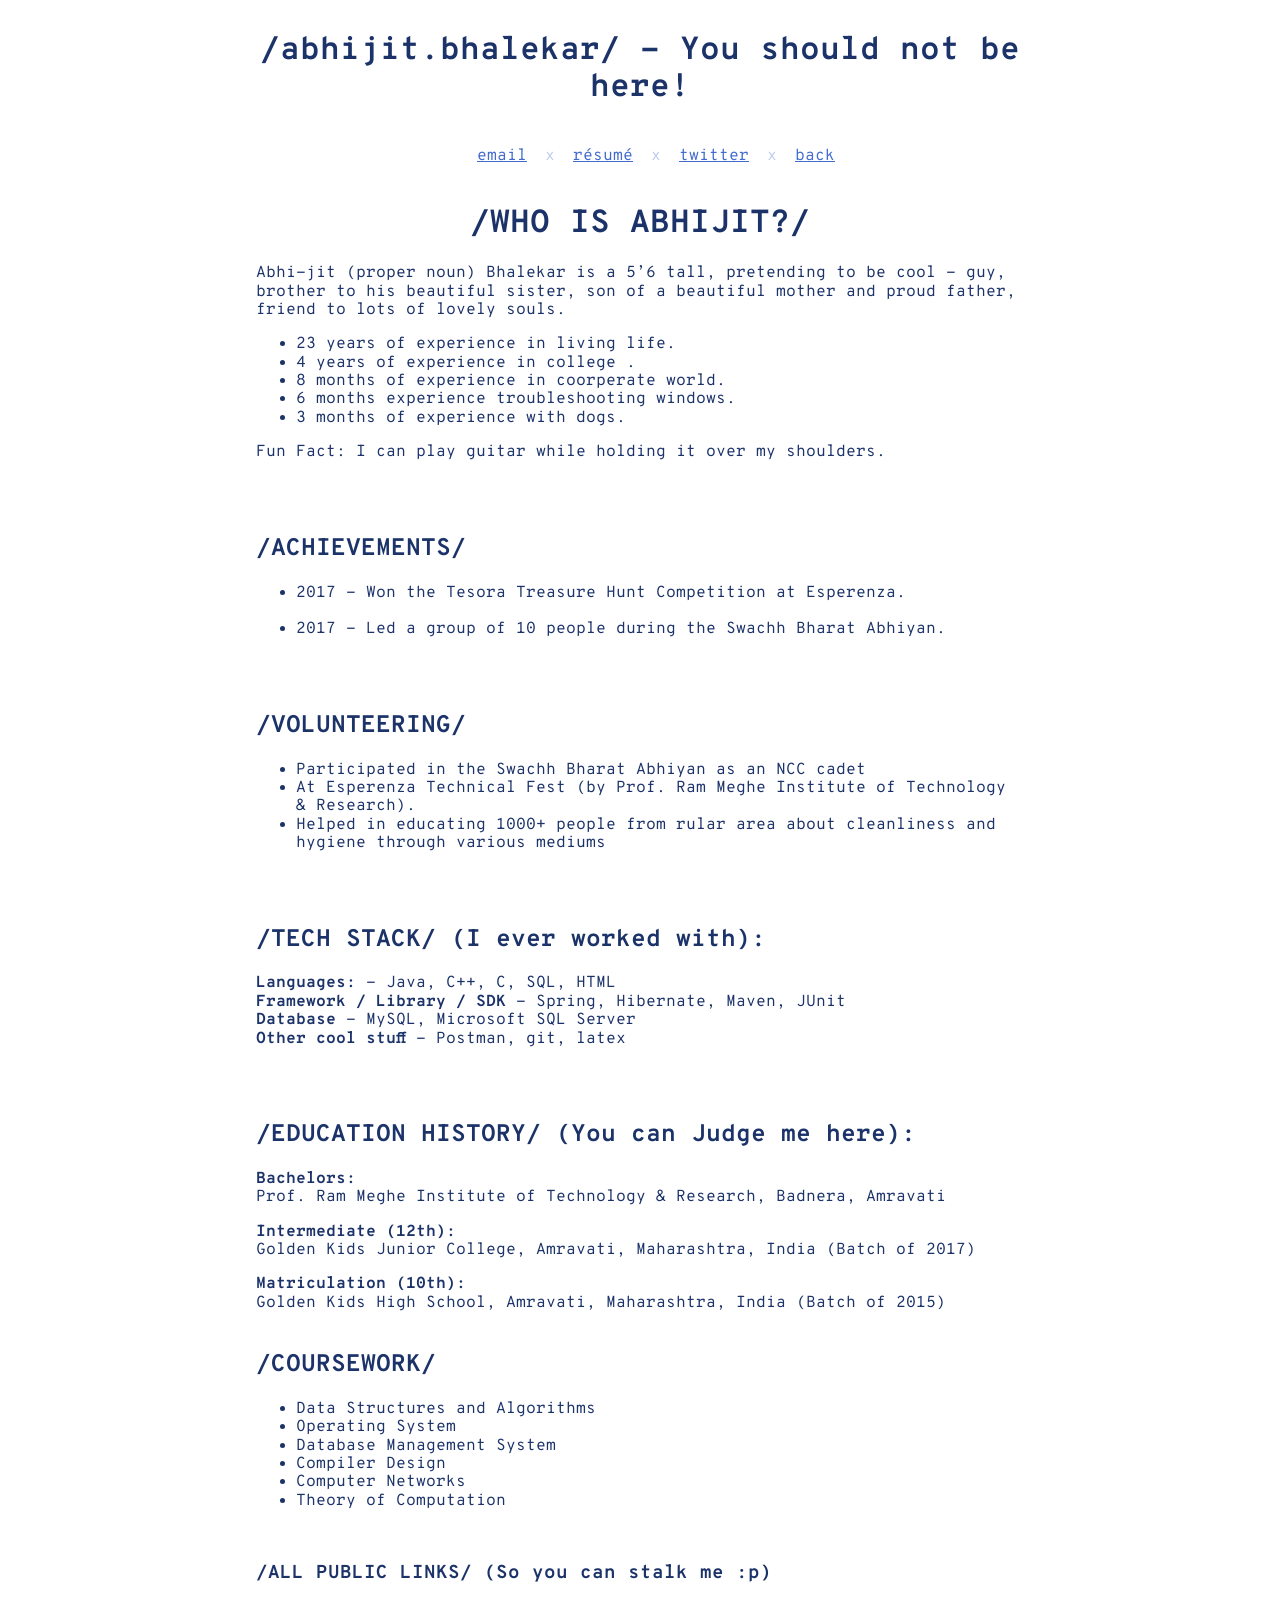
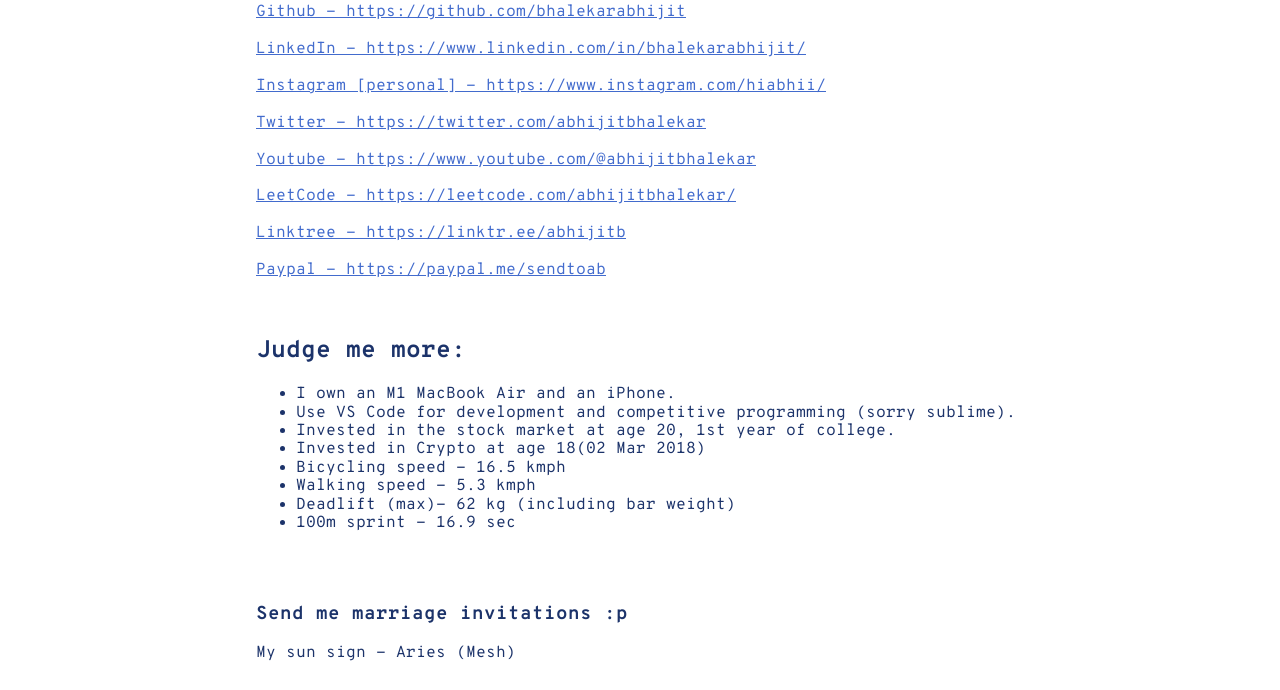
==== more.html @ 1af357f8 "Github Page Upload" ====
<!DOCTYPE html>
<html lang="en">

<head>
    <meta charset="utf-8">
    <meta http-equiv="x-ua-compatible" content="ie=edge">
    <meta name="viewport" content="width=device-width, intial-scale=1">
    <link rel="shortcut icon" href="static/favicon.ico">
    <meta name="description" content="Abhijit Bhalekar, human, software engineer">
    <title>Abhijit Bhalekar</title>
    <link href="https://fonts.googleapis.com/css2?family=Overpass+Mono:wght@300;400;600&display=swap" rel="stylesheet">
    <link href="style.css" rel="stylesheet" />
</head>

<body>
    <div class="container">
        <h1 class="name-block">/abhijit.bhalekar/ - You should not be here!</h1>
        <div class="nav-wrapper">
            <ul class="nav">
                <li class="nav-item">
                    <a href="mailto:abhijitbhalekar0@gmail.com" target="_blank" title="email">email</a>
                </li>

                <li class="nav-item-separator">x</li>
                <!-- <li class="nav-item">
                    <a href="https://abhijitbhalekar.medium.com/" target="_blank" title="Medium Blog">blog</a>
                </li>

                <li class="nav-item-separator">x</li> -->
                <li class="nav-item">
                    <!-- <a href="https://github.com/bhalekarabhijit" target="_blank" title="GitHub">projects</a> -->
                    <a href="https://drive.google.com/file/d/16QuBcHfIMXZS6ReqAo_OlgJ59Llvskmi/view?usp=sharing" target="_blank" title="GitHub">résumé</a>
                </li>

                <li class="nav-item-separator">x</li>
                <li class="nav-item">
                    <a href="https://twitter.com/abhijitbhalekar" title="twitter" target="_blank">twitter</a>
                </li>

            </li>
            <li class="nav-item-separator">x</li>
            <li class="nav-item">
                <a href="index.html" title="twitter">back</a>
            </li>
            </ul>
        </div>

        <div>
            <div>
                <h1>/WHO IS ABHIJIT?/</h1>
                <p>
                    Abhi-jit (proper noun) Bhalekar is a 5’6 tall, pretending to be cool - guy, brother to his beautiful sister, son of a beautiful mother and proud father, friend to lots of lovely souls.</p>

                    <ul>
                        <li>23 years of experience in living life.</li>
                        <li>4 years of experience in college .</li>
                        <li>8 months of experience in coorperate world.</li>
                        <li>6 months experience troubleshooting windows. </li>
                        <li>3 months of experience with dogs.</li>
                    </ul>

               
                <p>
                    Fun Fact:
                    I can play guitar while holding it over my shoulders. 
 </p>
 </div>
<br>
              <h2>/ACHIEVEMENTS/</h2>
                
              <ul>
                  <li>2017 - Won the Tesora Treasure Hunt Competition at Esperenza.
                </li>
<br>
                <li>
                    2017 -  Led a group of 10 people during the Swachh Bharat Abhiyan. 
                </li>


              </ul> 
            </div>


<br>
            <div>
                <h2 id="links">/VOLUNTEERING/</h2>
               <ul>
                   <li>
                    Participated in the Swachh Bharat Abhiyan as an NCC cadet
                   </li>
                   <li>
                    At Esperenza Technical Fest (by Prof. Ram Meghe Institute of Technology & Research). 
                   </li>
                   <li>
                    Helped in educating 1000+ people from rular area about cleanliness and hygiene through various mediums
                   </li>
               </ul>
            </div>

            <br>
<div>
    <h2>/TECH STACK/ (I ever worked with):</h2>
    <p>
        <strong>Languages:</strong>  - Java, C++, C, SQL, HTML <br>
        <strong>Framework / Library / SDK</strong>  - Spring, Hibernate, Maven, JUnit <br>
        <strong>Database</strong>  - MySQL, Microsoft SQL Server <br>
        <strong>Other cool stuff</strong> - Postman, git, latex <br>
    </p>
</div>

<br>
<div>
    <h2>
        /EDUCATION HISTORY/ (You can Judge me here):
    </h2>
    <p>
        <strong>Bachelors:</strong> <br>
Prof. Ram Meghe Institute of Technology & Research, Badnera, Amravati <br>
    </p>

<p>
    <strong>Intermediate (12th):</strong> <br>
Golden Kids Junior College, Amravati, Maharashtra, India (Batch of 2017) <br>
</p>


<p>
    <strong>Matriculation (10th): </strong>  <br>
Golden Kids High School, Amravati, Maharashtra, India (Batch of 2015) <br>
</p>

</div>

<div>
    <h2>/COURSEWORK/</h2>

<ul>
    <li>
        Data Structures and Algorithms 

    </li>
    <li>
        Operating System
    </li>
    <li>
        Database Management System
    </li>
    <li>
        Compiler Design
    </li>

    <li>
        Computer Networks
    </li>
    <li>
        Theory of Computation
    </li>
</ul>


</div>

    <br>

<div>
<h3>/ALL PUBLIC LINKS/ (So you can stalk me :p)</h3>


<a href="https://github.com/bhalekarabhijit"> Github - https://github.com/bhalekarabhijit </a> <br> <br>

 <a href="https://www.linkedin.com/in/bhalekarabhijit/"> LinkedIn - https://www.linkedin.com/in/bhalekarabhijit/ </a> <br> <br>

 <!-- <a href="https://abhijitbhalekar.medium.com/">  Medium - https://abhijitbhalekar.medium.com/ </a> <br> <br> -->

<a href="https://www.instagram.com/hiabhii/"> Instagram [personal] - https://www.instagram.com/hiabhii/ </a> <br> <br>

<a href="https://twitter.com/abhijitbhalekar"> Twitter - https://twitter.com/abhijitbhalekar </a> <br><br>

<a href="https://www.youtube.com/@abhijitbhalekar"> Youtube - https://www.youtube.com/@abhijitbhalekar </a> <br><br>

<!-- <a href="https://codeforces.com/profile/a.c.e">Codeforces - https://codeforces.com/profile/a.c.e </a> <br><br> -->

<a href="https://leetcode.com/abhijitbhalekar/"> LeetCode - https://leetcode.com/abhijitbhalekar/ </a> <br><br>

<a href="https://linktr.ee/abhijitb"> Linktree - https://linktr.ee/abhijitb  </a> <br><br>

<a href="https://paypal.me/sendtoab"> Paypal - https://paypal.me/sendtoab </a> <br><br>

</div>


<div>
    <h2>
        Judge me more:
    </h2>

<ul>
    <li>I own an M1 MacBook Air and an iPhone. </li>
        <li>Use VS Code for development and competitive programming (sorry sublime). </li>
            <li>Invested in the stock market at age 20, 1st year of college. </li>
                <li>Invested in Crypto at age 18(02 Mar 2018)</li>
                <li>Bicycling speed - 16.5 kmph </li>
                <li>Walking speed - 5.3 kmph</li>
                <li>Deadlift (max)- 62 kg (including bar weight) </li>
                <li>100m sprint - 16.9 sec</li>

</ul>

<br>
<br>
<p>
 <h3>Send me marriage invitations :p</h3>
 My sun sign - Aries (Mesh)
</p>

        </div>
    </div>
</body>

</html>
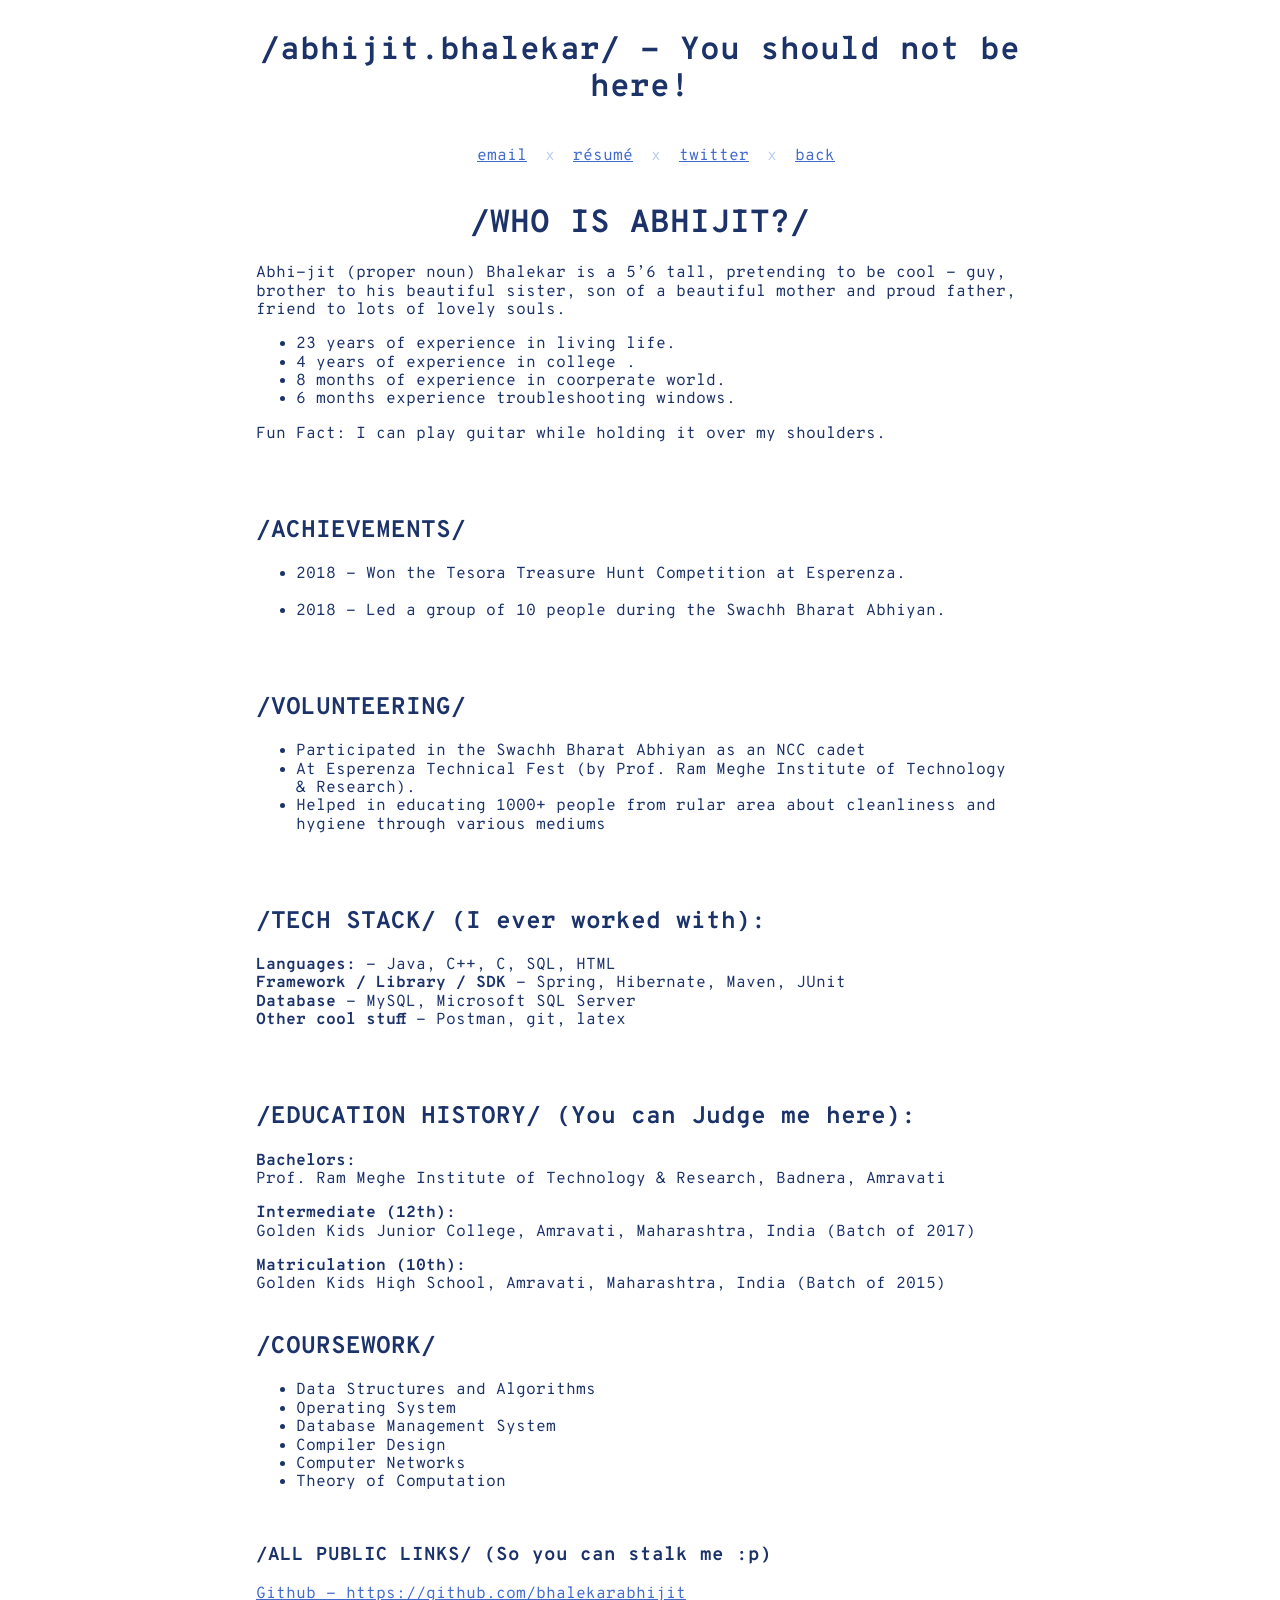
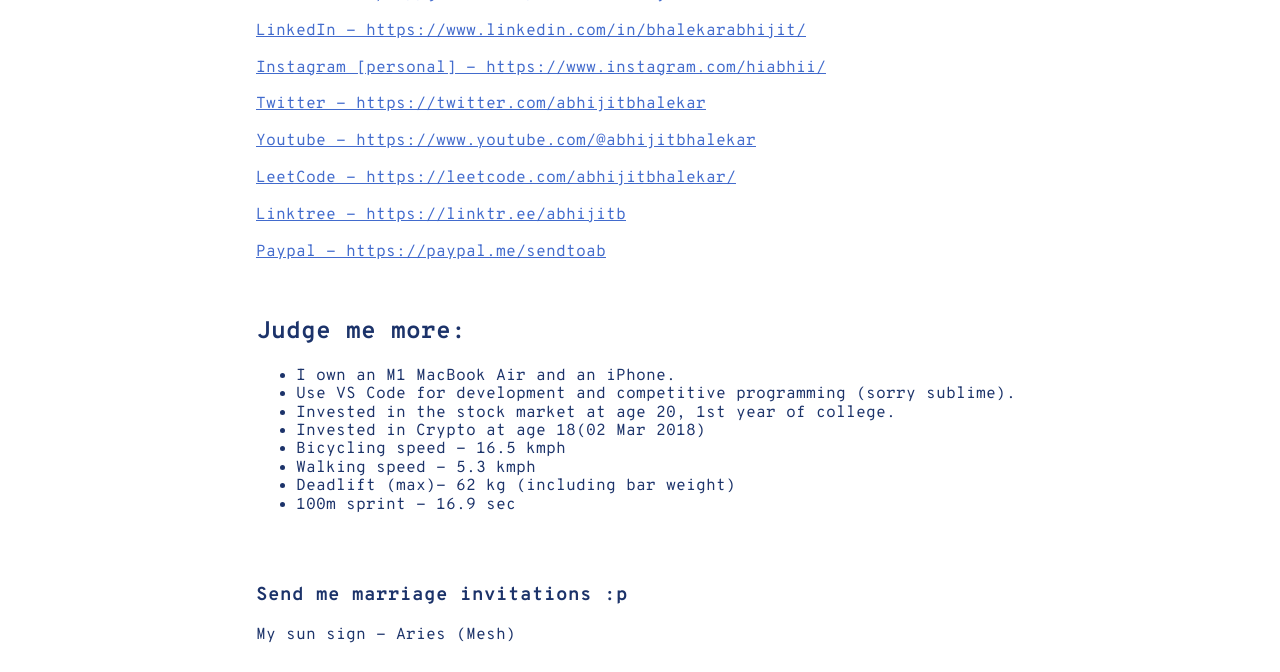
==== commit df64ca50: "Date adjustment  in more.html" ====
--- a/more.html
+++ b/more.html
@@ -57,7 +57,7 @@
                         <li>4 years of experience in college .</li>
                         <li>8 months of experience in coorperate world.</li>
                         <li>6 months experience troubleshooting windows. </li>
-                        <li>3 months of experience with dogs.</li>
+                        
                     </ul>
 
                
@@ -70,11 +70,11 @@
               <h2>/ACHIEVEMENTS/</h2>
                 
               <ul>
-                  <li>2017 - Won the Tesora Treasure Hunt Competition at Esperenza.
+                  <li>2018 - Won the Tesora Treasure Hunt Competition at Esperenza.
                 </li>
 <br>
                 <li>
-                    2017 -  Led a group of 10 people during the Swachh Bharat Abhiyan. 
+                    2018 -  Led a group of 10 people during the Swachh Bharat Abhiyan. 
                 </li>
 
 
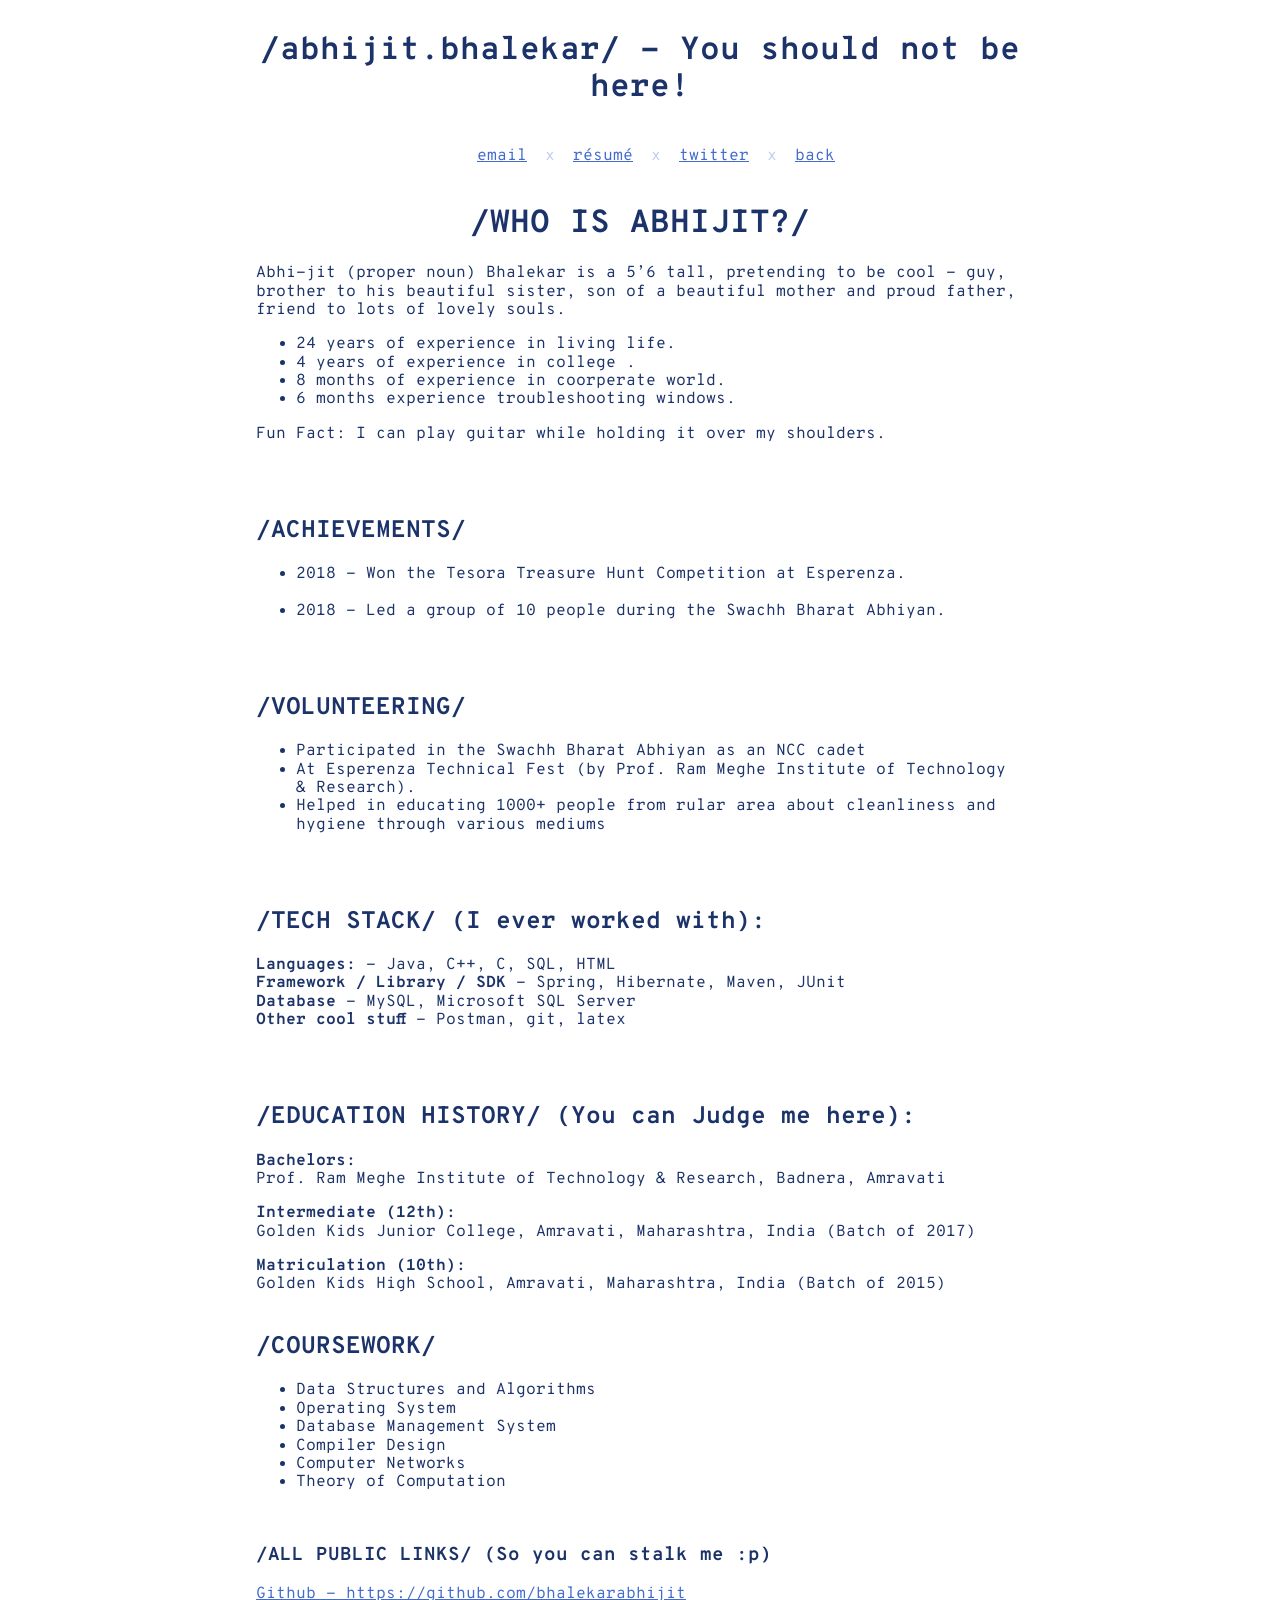
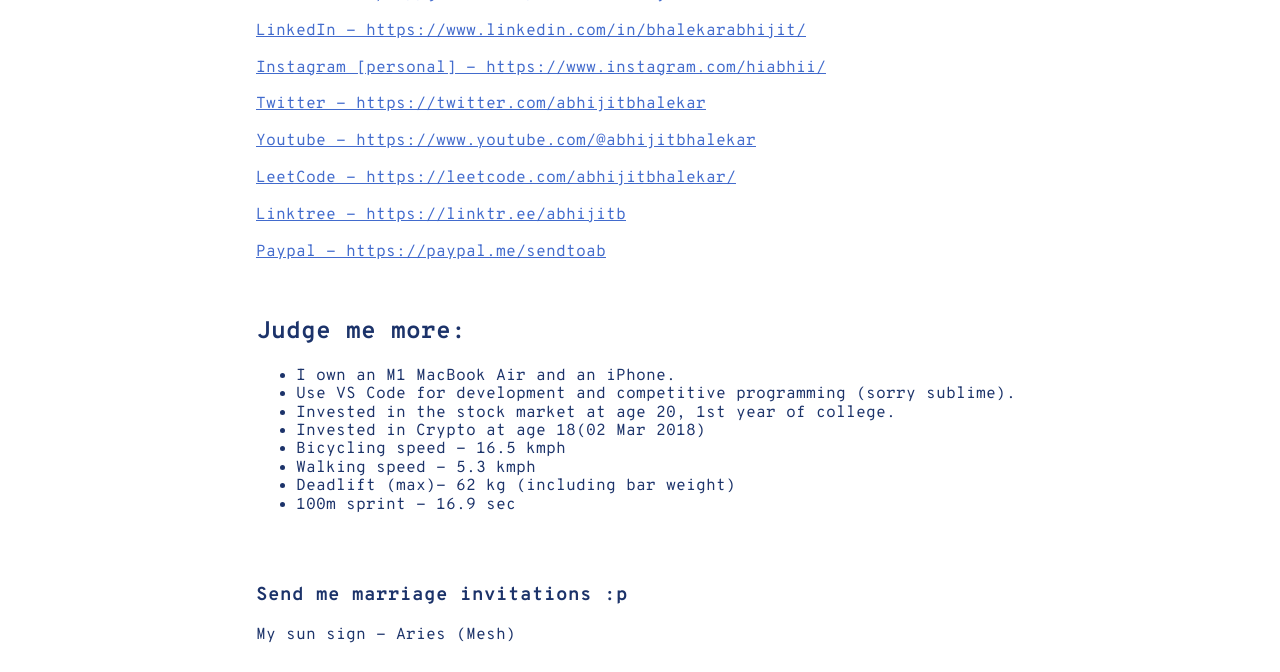
==== commit 5f7c4961: "Age update in more.html" ====
--- a/more.html
+++ b/more.html
@@ -53,7 +53,7 @@
                     Abhi-jit (proper noun) Bhalekar is a 5’6 tall, pretending to be cool - guy, brother to his beautiful sister, son of a beautiful mother and proud father, friend to lots of lovely souls.</p>
 
                     <ul>
-                        <li>23 years of experience in living life.</li>
+                        <li>24 years of experience in living life.</li>
                         <li>4 years of experience in college .</li>
                         <li>8 months of experience in coorperate world.</li>
                         <li>6 months experience troubleshooting windows. </li>
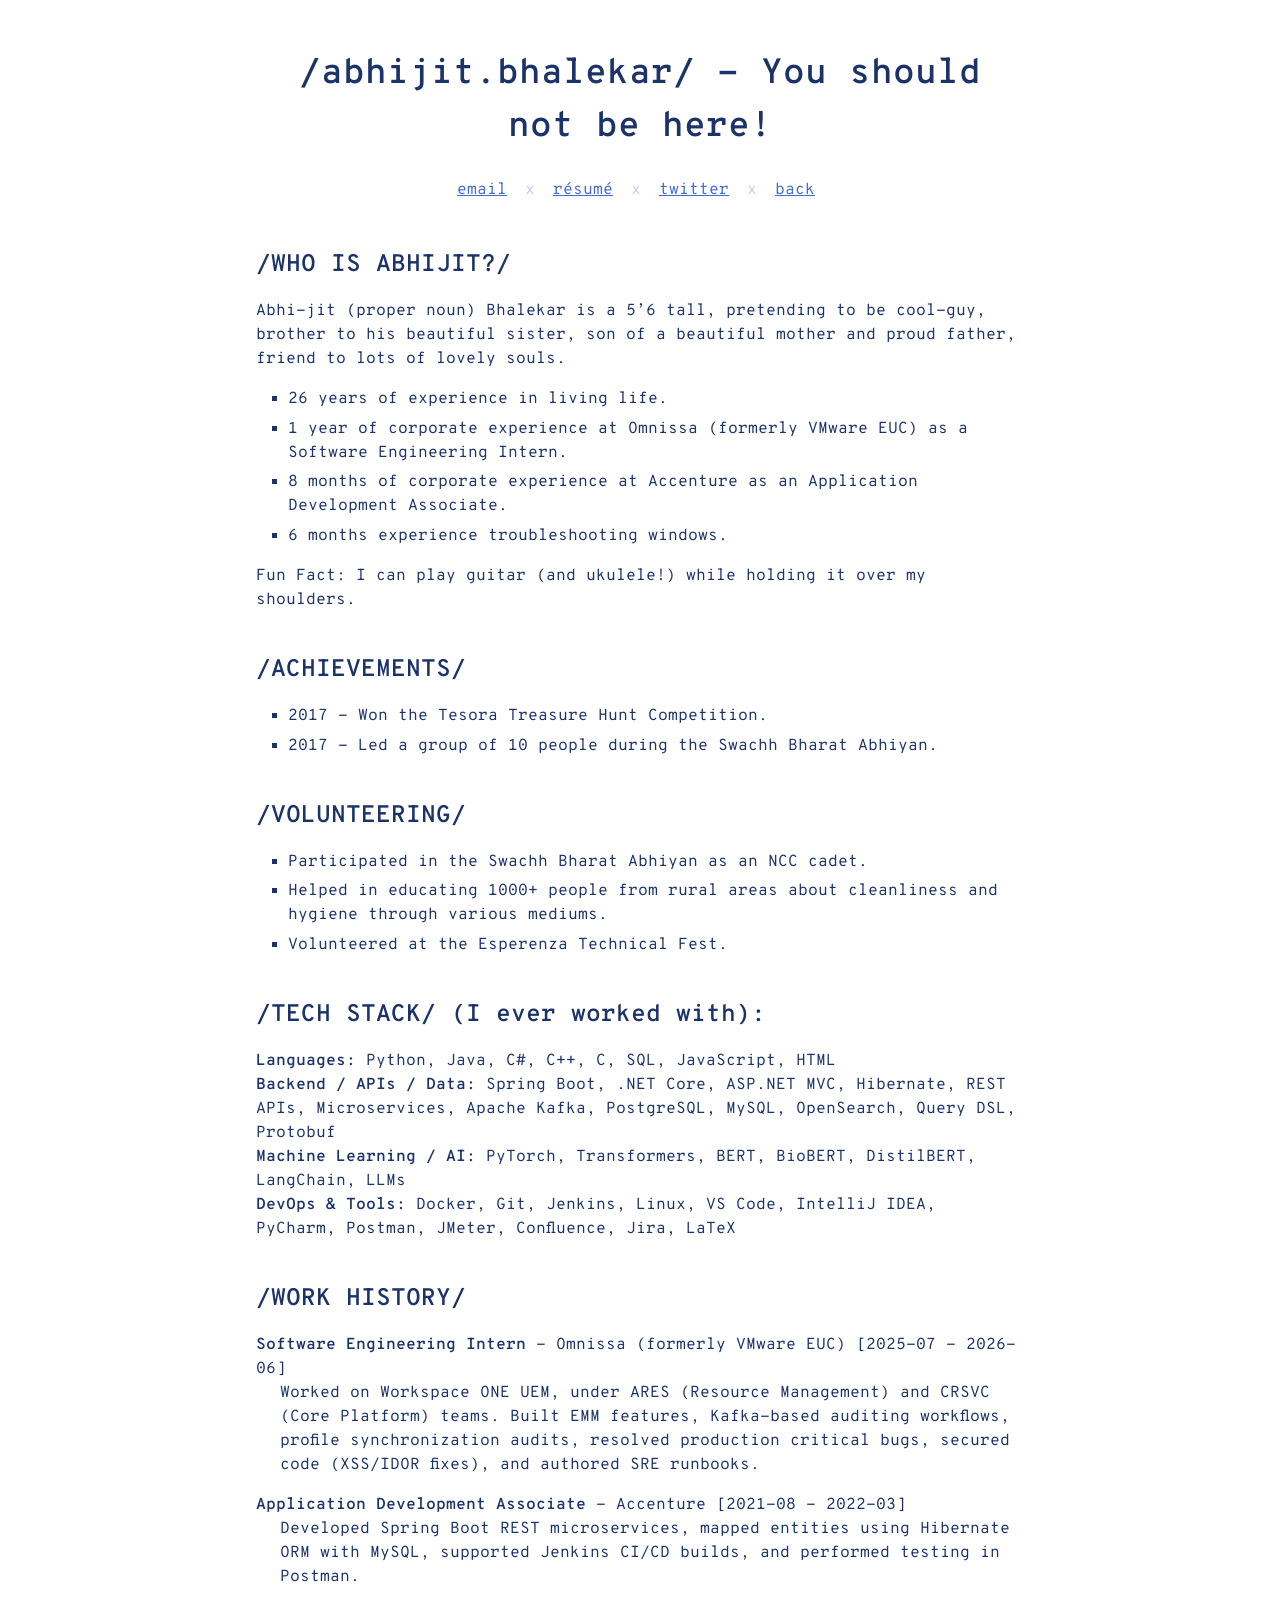
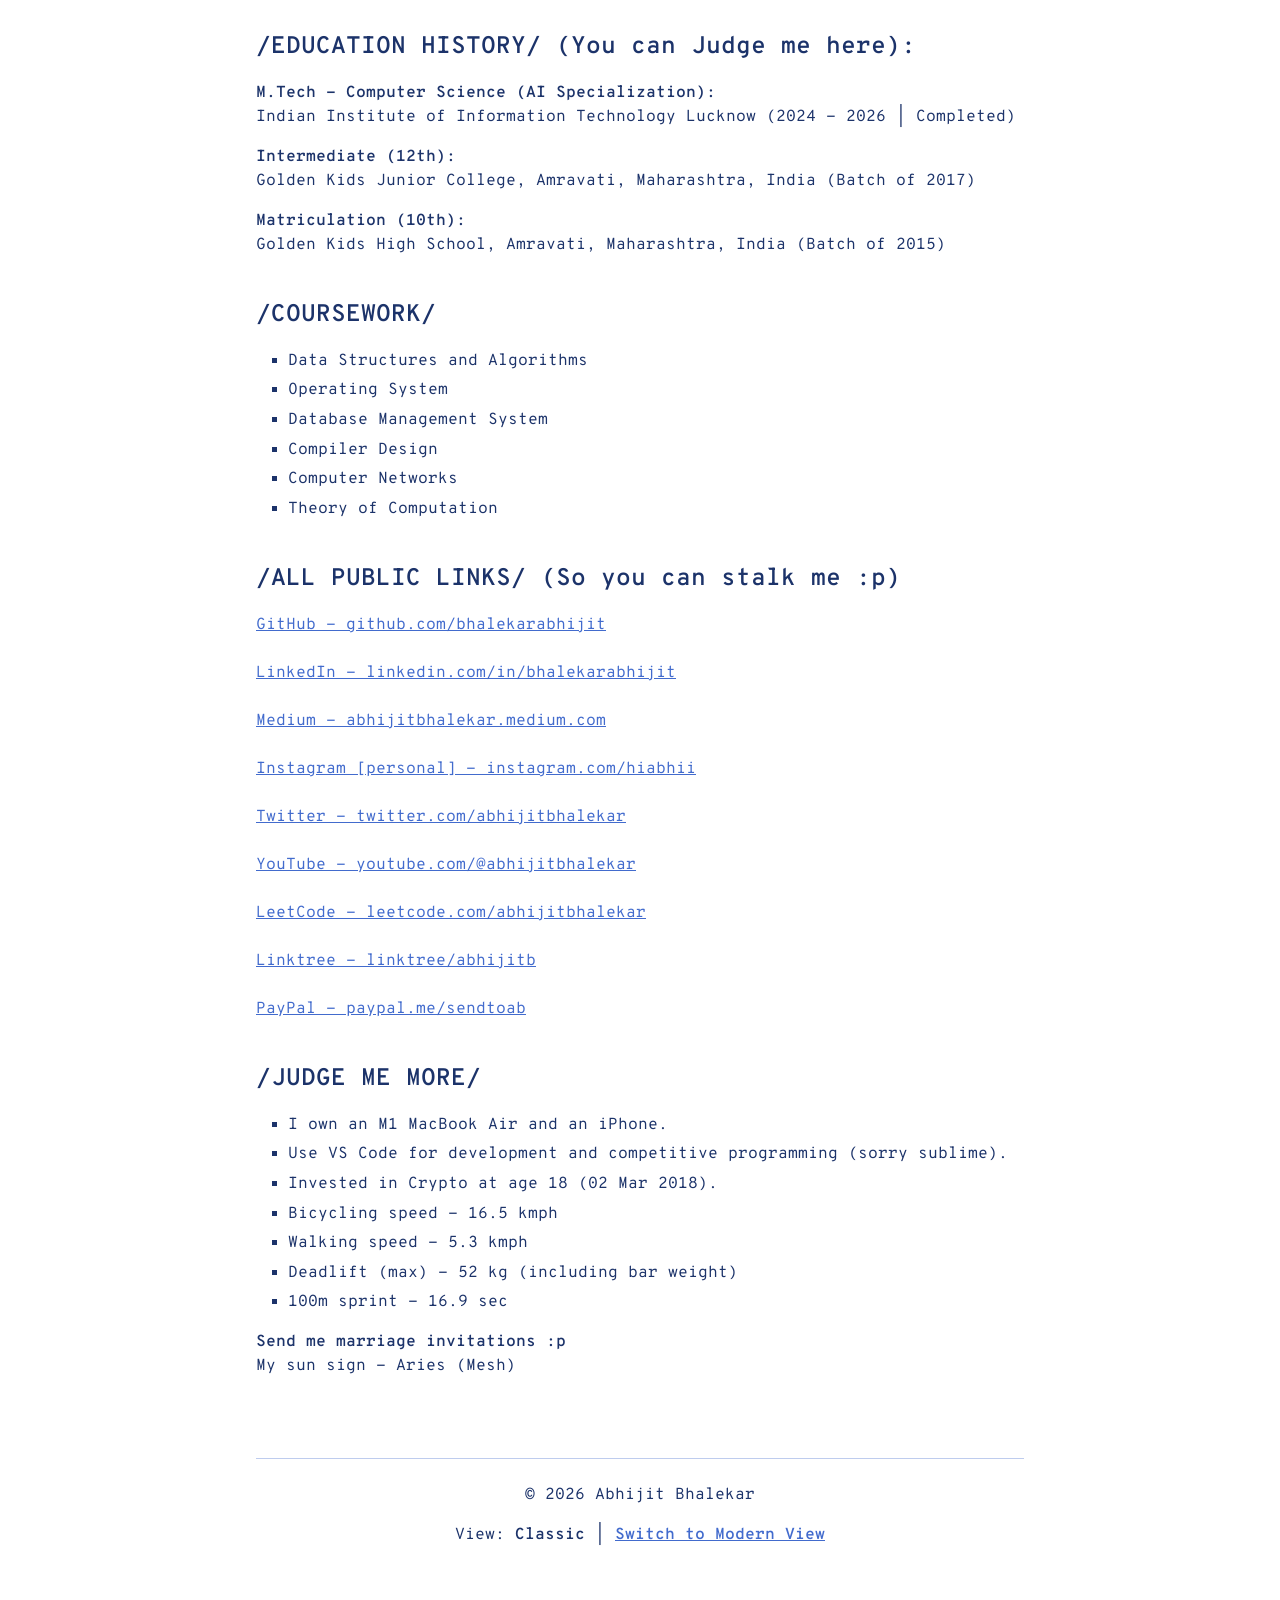
==== commit caa47bba: "Update portfolio with dual-view classic/modern switcher and latest data" ====
--- a/more.html
+++ b/more.html
@@ -1,221 +1,215 @@
-
 <!DOCTYPE html>
 <html lang="en">
 
 <head>
     <meta charset="utf-8">
     <meta http-equiv="x-ua-compatible" content="ie=edge">
-    <meta name="viewport" content="width=device-width, intial-scale=1">
+    <meta name="viewport" content="width=device-width, initial-scale=1">
     <link rel="shortcut icon" href="static/favicon.ico">
-    <meta name="description" content="Abhijit Bhalekar, human, software engineer">
-    <title>Abhijit Bhalekar</title>
-    <link href="https://fonts.googleapis.com/css2?family=Overpass+Mono:wght@300;400;600&display=swap" rel="stylesheet">
+    <meta name="description"
+        content="Detailed timeline, achievements, volunteering, tech stack, and personal facts of Abhijit Bhalekar.">
+    <title>Abhijit Bhalekar | More</title>
+
+    <!-- Unified CSS Stylesheet -->
     <link href="style.css" rel="stylesheet" />
 </head>
 
-<body>
-    <div class="container">
-        <h1 class="name-block">/abhijit.bhalekar/ - You should not be here!</h1>
-        <div class="nav-wrapper">
-            <ul class="nav">
-                <li class="nav-item">
-                    <a href="mailto:abhijitbhalekar0@gmail.com" target="_blank" title="email">email</a>
-                </li>
-
+<body class="theme-classic">
+    <a href="#main-content-anchor" class="visually-hidden">Skip to content</a>
+
+    <div class="classic-container">
+        <h1 class="classic-name">/abhijit.bhalekar/ - You should not be here!</h1>
+
+        <div class="classic-nav-wrapper">
+            <ul class="classic-nav">
+                <li><a href="mailto:abhijitbhalekar0@gmail.com" target="_blank" title="email">email</a></li>
                 <li class="nav-item-separator">x</li>
-                <!-- <li class="nav-item">
-                    <a href="https://abhijitbhalekar.medium.com/" target="_blank" title="Medium Blog">blog</a>
-                </li>
-
-                <li class="nav-item-separator">x</li> -->
-                <li class="nav-item">
-                    <!-- <a href="https://github.com/bhalekarabhijit" target="_blank" title="GitHub">projects</a> -->
-                    <a href="https://drive.google.com/file/d/16QuBcHfIMXZS6ReqAo_OlgJ59Llvskmi/view?usp=sharing" target="_blank" title="GitHub">résumé</a>
-                </li>
-
+                <li><a href="https://drive.google.com/file/d/1lB7NyGi_4bHXvMlTZ9JvhcacJo0hEMV8/view?usp=sharing"
+                        target="_blank" title="Résumé">résumé</a></li>
                 <li class="nav-item-separator">x</li>
-                <li class="nav-item">
-                    <a href="https://twitter.com/abhijitbhalekar" title="twitter" target="_blank">twitter</a>
-                </li>
-
-            </li>
-            <li class="nav-item-separator">x</li>
-            <li class="nav-item">
-                <a href="index.html" title="twitter">back</a>
-            </li>
+                <li><a href="https://twitter.com/abhijitbhalekar" title="twitter" target="_blank">twitter</a></li>
+                <li class="nav-item-separator">x</li>
+                <li><a href="index.html" title="Back to main page">back</a></li>
             </ul>
         </div>
 
-        <div>
-            <div>
-                <h1>/WHO IS ABHIJIT?/</h1>
-                <p>
-                    Abhi-jit (proper noun) Bhalekar is a 5’6 tall, pretending to be cool - guy, brother to his beautiful sister, son of a beautiful mother and proud father, friend to lots of lovely souls.</p>
-
-                    <ul>
-                        <li>24 years of experience in living life.</li>
-                        <li>4 years of experience in college .</li>
-                        <li>8 months of experience in coorperate world.</li>
-                        <li>6 months experience troubleshooting windows. </li>
-                        
-                    </ul>
-
-               
-                <p>
-                    Fun Fact:
-                    I can play guitar while holding it over my shoulders. 
- </p>
- </div>
-<br>
-              <h2>/ACHIEVEMENTS/</h2>
-                
-              <ul>
-                  <li>2018 - Won the Tesora Treasure Hunt Competition at Esperenza.
-                </li>
-<br>
-                <li>
-                    2018 -  Led a group of 10 people during the Swachh Bharat Abhiyan. 
-                </li>
-
-
-              </ul> 
-            </div>
-
-
-<br>
-            <div>
-                <h2 id="links">/VOLUNTEERING/</h2>
-               <ul>
-                   <li>
-                    Participated in the Swachh Bharat Abhiyan as an NCC cadet
-                   </li>
-                   <li>
-                    At Esperenza Technical Fest (by Prof. Ram Meghe Institute of Technology & Research). 
-                   </li>
-                   <li>
-                    Helped in educating 1000+ people from rular area about cleanliness and hygiene through various mediums
-                   </li>
-               </ul>
-            </div>
-
-            <br>
-<div>
-    <h2>/TECH STACK/ (I ever worked with):</h2>
-    <p>
-        <strong>Languages:</strong>  - Java, C++, C, SQL, HTML <br>
-        <strong>Framework / Library / SDK</strong>  - Spring, Hibernate, Maven, JUnit <br>
-        <strong>Database</strong>  - MySQL, Microsoft SQL Server <br>
-        <strong>Other cool stuff</strong> - Postman, git, latex <br>
-    </p>
-</div>
-
-<br>
-<div>
-    <h2>
-        /EDUCATION HISTORY/ (You can Judge me here):
-    </h2>
-    <p>
-        <strong>Bachelors:</strong> <br>
-Prof. Ram Meghe Institute of Technology & Research, Badnera, Amravati <br>
-    </p>
-
-<p>
-    <strong>Intermediate (12th):</strong> <br>
-Golden Kids Junior College, Amravati, Maharashtra, India (Batch of 2017) <br>
-</p>
-
-
-<p>
-    <strong>Matriculation (10th): </strong>  <br>
-Golden Kids High School, Amravati, Maharashtra, India (Batch of 2015) <br>
-</p>
-
-</div>
-
-<div>
-    <h2>/COURSEWORK/</h2>
-
-<ul>
-    <li>
-        Data Structures and Algorithms 
-
-    </li>
-    <li>
-        Operating System
-    </li>
-    <li>
-        Database Management System
-    </li>
-    <li>
-        Compiler Design
-    </li>
-
-    <li>
-        Computer Networks
-    </li>
-    <li>
-        Theory of Computation
-    </li>
-</ul>
-
-
-</div>
-
-    <br>
-
-<div>
-<h3>/ALL PUBLIC LINKS/ (So you can stalk me :p)</h3>
-
-
-<a href="https://github.com/bhalekarabhijit"> Github - https://github.com/bhalekarabhijit </a> <br> <br>
-
- <a href="https://www.linkedin.com/in/bhalekarabhijit/"> LinkedIn - https://www.linkedin.com/in/bhalekarabhijit/ </a> <br> <br>
-
- <!-- <a href="https://abhijitbhalekar.medium.com/">  Medium - https://abhijitbhalekar.medium.com/ </a> <br> <br> -->
-
-<a href="https://www.instagram.com/hiabhii/"> Instagram [personal] - https://www.instagram.com/hiabhii/ </a> <br> <br>
-
-<a href="https://twitter.com/abhijitbhalekar"> Twitter - https://twitter.com/abhijitbhalekar </a> <br><br>
-
-<a href="https://www.youtube.com/@abhijitbhalekar"> Youtube - https://www.youtube.com/@abhijitbhalekar </a> <br><br>
-
-<!-- <a href="https://codeforces.com/profile/a.c.e">Codeforces - https://codeforces.com/profile/a.c.e </a> <br><br> -->
-
-<a href="https://leetcode.com/abhijitbhalekar/"> LeetCode - https://leetcode.com/abhijitbhalekar/ </a> <br><br>
-
-<a href="https://linktr.ee/abhijitb"> Linktree - https://linktr.ee/abhijitb  </a> <br><br>
-
-<a href="https://paypal.me/sendtoab"> Paypal - https://paypal.me/sendtoab </a> <br><br>
-
-</div>
-
-
-<div>
-    <h2>
-        Judge me more:
-    </h2>
-
-<ul>
-    <li>I own an M1 MacBook Air and an iPhone. </li>
-        <li>Use VS Code for development and competitive programming (sorry sublime). </li>
-            <li>Invested in the stock market at age 20, 1st year of college. </li>
-                <li>Invested in Crypto at age 18(02 Mar 2018)</li>
-                <li>Bicycling speed - 16.5 kmph </li>
-                <li>Walking speed - 5.3 kmph</li>
-                <li>Deadlift (max)- 62 kg (including bar weight) </li>
-                <li>100m sprint - 16.9 sec</li>
-
-</ul>
-
-<br>
-<br>
-<p>
- <h3>Send me marriage invitations :p</h3>
- My sun sign - Aries (Mesh)
-</p>
-
+        <div id="main-content-anchor">
+            <!-- Who is Abhijit -->
+            <div>
+                <h2>/WHO IS ABHIJIT?/</h2>
+                <p>
+                    Abhi-jit (proper noun) Bhalekar is a 5’6 tall, pretending to be cool-guy, brother to his beautiful
+                    sister, son of a beautiful mother and proud father, friend to lots of lovely souls.
+                </p>
+                <ul>
+                    <li>26 years of experience in living life.</li>
+                    <li>1 year of corporate experience at Omnissa (formerly VMware EUC) as a Software Engineering
+                        Intern.</li>
+                    <li>8 months of corporate experience at Accenture as an Application Development Associate.</li>
+                    <li>6 months experience troubleshooting windows.</li>
+                </ul>
+                <p>
+                    Fun Fact: I can play guitar (and ukulele!) while holding it over my shoulders.
+                </p>
+            </div>
+
+            <!-- Achievements -->
+            <div>
+                <h2>/ACHIEVEMENTS/</h2>
+                <ul>
+                    <li>2017 - Won the Tesora Treasure Hunt Competition.</li>
+                    <li>2017 - Led a group of 10 people during the Swachh Bharat Abhiyan.</li>
+                </ul>
+            </div>
+
+            <!-- Volunteering -->
+            <div>
+                <h2>/VOLUNTEERING/</h2>
+                <ul>
+                    <li>Participated in the Swachh Bharat Abhiyan as an NCC cadet.</li>
+                    <li>Helped in educating 1000+ people from rural areas about cleanliness and hygiene through various
+                        mediums.</li>
+                    <li>Volunteered at the Esperenza Technical Fest.</li>
+                </ul>
+            </div>
+
+            <!-- Tech Stack -->
+            <div>
+                <h2>/TECH STACK/ (I ever worked with):</h2>
+                <p>
+                    <strong>Languages:</strong> Python, Java, C#, C++, C, SQL, JavaScript, HTML<br />
+                    <strong>Backend / APIs / Data:</strong> Spring Boot, .NET Core, ASP.NET MVC, Hibernate, REST APIs,
+                    Microservices, Apache Kafka, PostgreSQL, MySQL, OpenSearch, Query DSL, Protobuf<br />
+                    <strong>Machine Learning / AI:</strong> PyTorch, Transformers, BERT, BioBERT, DistilBERT, LangChain,
+                    LLMs<br />
+                    <strong>DevOps & Tools:</strong> Docker, Git, Jenkins, Linux, VS Code, IntelliJ IDEA, PyCharm,
+                    Postman, JMeter, Confluence, Jira, LaTeX
+                </p>
+            </div>
+
+            <!-- Work History -->
+            <div>
+                <h2>/WORK HISTORY/</h2>
+                <p>
+                    <strong>Software Engineering Intern</strong> - Omnissa (formerly VMware EUC) [2025-07 -
+                    2026-06]<br />
+                    <span class="classic-indent-section" style="display: block;">
+                        Worked on Workspace ONE UEM, under ARES (Resource Management) and CRSVC (Core Platform) teams.
+                        Built EMM features, Kafka-based auditing workflows, profile synchronization audits, resolved
+                        production critical bugs, secured code (XSS/IDOR fixes), and authored SRE runbooks.
+                    </span>
+                </p>
+                <p>
+                    <strong>Application Development Associate</strong> - Accenture [2021-08 - 2022-03]<br />
+                    <span class="classic-indent-section" style="display: block;">
+                        Developed Spring Boot REST microservices, mapped entities using Hibernate ORM with MySQL,
+                        supported Jenkins CI/CD builds, and performed testing in Postman.
+                    </span>
+                </p>
+            </div>
+
+            <!-- Education History -->
+            <div>
+                <h2>/EDUCATION HISTORY/ (You can Judge me here):</h2>
+                <p>
+                    <strong>M.Tech - Computer Science (AI Specialization):</strong><br />
+                    Indian Institute of Information Technology Lucknow (2024 - 2026 | Completed)
+                </p>
+                <p>
+                    <strong>Intermediate (12th):</strong><br />
+                    Golden Kids Junior College, Amravati, Maharashtra, India (Batch of 2017)
+                </p>
+                <p>
+                    <strong>Matriculation (10th):</strong><br />
+                    Golden Kids High School, Amravati, Maharashtra, India (Batch of 2015)
+                </p>
+            </div>
+
+            <!-- Coursework -->
+            <div>
+                <h2>/COURSEWORK/</h2>
+                <ul>
+                    <li>Data Structures and Algorithms</li>
+                    <li>Operating System</li>
+                    <li>Database Management System</li>
+                    <li>Compiler Design</li>
+                    <li>Computer Networks</li>
+                    <li>Theory of Computation</li>
+                </ul>
+            </div>
+
+            <!-- Public Links -->
+            <div>
+                <h2>/ALL PUBLIC LINKS/ (So you can stalk me :p)</h2>
+                <p>
+                    <a href="https://github.com/bhalekarabhijit" target="_blank" rel="noopener noreferrer">GitHub -
+                        github.com/bhalekarabhijit</a><br /><br />
+                    <a href="https://linkedin.com/in/bhalekarabhijit" target="_blank" rel="noopener noreferrer">LinkedIn
+                        - linkedin.com/in/bhalekarabhijit</a><br /><br />
+                    <a href="https://abhijitbhalekar.medium.com" target="_blank" rel="noopener noreferrer">Medium -
+                        abhijitbhalekar.medium.com</a><br /><br />
+                    <a href="https://www.instagram.com/hiabhii/" target="_blank" rel="noopener noreferrer">Instagram
+                        [personal] - instagram.com/hiabhii</a><br /><br />
+                    <a href="https://twitter.com/abhijitbhalekar" target="_blank" rel="noopener noreferrer">Twitter -
+                        twitter.com/abhijitbhalekar</a><br /><br />
+                    <a href="https://www.youtube.com/@abhijitbhalekar" target="_blank" rel="noopener noreferrer">YouTube
+                        - youtube.com/@abhijitbhalekar</a><br /><br />
+                    <a href="https://leetcode.com/abhijitbhalekar/" target="_blank" rel="noopener noreferrer">LeetCode -
+                        leetcode.com/abhijitbhalekar</a><br /><br />
+                    <a href="https://linktr.ee/abhijitb" target="_blank" rel="noopener noreferrer">Linktree -
+                        linktree/abhijitb</a><br /><br />
+                    <a href="https://paypal.me/sendtoab" target="_blank" rel="noopener noreferrer">PayPal -
+                        paypal.me/sendtoab</a>
+                </p>
+            </div>
+
+            <!-- Judge me more -->
+            <div>
+                <h2>/JUDGE ME MORE/</h2>
+                <ul>
+                    <li>I own an M1 MacBook Air and an iPhone.</li>
+                    <li>Use VS Code for development and competitive programming (sorry sublime).</li>
+                    <li>Invested in Crypto at age 18 (02 Mar 2018).</li>
+                    <li>Bicycling speed - 16.5 kmph</li>
+                    <li>Walking speed - 5.3 kmph</li>
+                    <li>Deadlift (max) - 52 kg (including bar weight)</li>
+                    <li>100m sprint - 16.9 sec</li>
+                </ul>
+                <p>
+                    <strong>Send me marriage invitations :p</strong><br />
+                    My sun sign - Aries (Mesh)
+                </p>
+            </div>
         </div>
+
+        <!-- Footer switch integrated switcher -->
+        <footer class="classic-footer">
+            <p>&copy; 2026 Abhijit Bhalekar</p>
+            <p style="margin-top: 0.5rem;">
+                View: <strong>Classic</strong> | <button id="classic-to-modern-btn" class="classic-switcher-btn">Switch
+                    to Modern View</button>
+            </p>
+        </footer>
     </div>
+
+    <!-- ==========================================================================
+       SCRIPTS LOGIC
+       ========================================================================== -->
+    <script>
+        // Layout Toggle Redirect Logic
+        const btnClassicToModern = document.getElementById('classic-to-modern-btn');
+
+        btnClassicToModern.addEventListener('click', () => {
+            localStorage.setItem('portfolio-layout', 'modern');
+            window.location.href = 'index.html'; // Redirect to modern layout on home page
+        });
+
+        // Check if layout was set to modern elsewhere, redirect immediately
+        const savedLayout = localStorage.getItem('portfolio-layout');
+        if (savedLayout === 'modern') {
+            window.location.href = 'index.html';
+        }
+    </script>
 </body>
 
-</html>
+</html>
--- a/style.css
+++ b/style.css
@@ -0,0 +1,1214 @@
+@import url('https://fonts.googleapis.com/css2?family=Inter:wght@300;400;500;600;700&family=Outfit:wght@400;500;600;700;800&family=Overpass+Mono:wght@300;400;600&display=swap');
+
+@layer reset, base, theme, layout, components, utilities;
+
+/* ==========================================================================
+   RESET LAYER
+   ========================================================================== */
+@layer reset {
+    *, *::before, *::after {
+        box-sizing: border-box;
+        margin: 0;
+        padding: 0;
+    }
+    
+    html {
+        scroll-behavior: smooth;
+        -webkit-text-size-adjust: 100%;
+    }
+    
+    body {
+        text-rendering: optimizeLegibility;
+        -webkit-font-smoothing: antialiased;
+        -moz-osx-font-smoothing: grayscale;
+    }
+    
+    img, svg {
+        display: block;
+        max-width: 100%;
+        height: auto;
+    }
+    
+    button, input, select, textarea {
+        font: inherit;
+        background: none;
+        border: none;
+        color: inherit;
+    }
+    
+    a {
+        text-decoration: none;
+        color: inherit;
+    }
+    
+    ul, ol {
+        list-style: none;
+    }
+}
+
+/* ==========================================================================
+   THEME LAYER (Variables and Modes)
+   ========================================================================== */
+@layer theme {
+    :root {
+        /* Common design tokens */
+        --font-sans: 'Inter', -apple-system, BlinkMacSystemFont, 'Segoe UI', Roboto, sans-serif;
+        --font-display: 'Outfit', var(--font-sans);
+        --font-mono: 'Overpass Mono', monospace;
+        
+        --radius-sm: 8px;
+        --radius-md: 14px;
+        --radius-lg: 24px;
+        
+        --transition-fast: 0.2s cubic-bezier(0.4, 0, 0.2, 1);
+        --transition-normal: 0.3s cubic-bezier(0.4, 0, 0.2, 1);
+        --transition-slow: 0.5s cubic-bezier(0.4, 0, 0.2, 1);
+        
+        --max-width: 1140px;
+        
+        /* Dark Mode tokens (default) */
+        --bg-primary: #090d16;
+        --bg-secondary: #131926;
+        --bg-tertiary: #1e2638;
+        --border-color: rgba(255, 255, 255, 0.08);
+        --border-hover: rgba(255, 255, 255, 0.16);
+        --text-primary: #f8fafc;
+        --text-secondary: #94a3b8;
+        --text-muted: #64748b;
+        --accent: #6366f1;
+        --accent-hover: #4f46e5;
+        --accent-secondary: #a855f7;
+        --accent-glow: rgba(99, 102, 241, 0.15);
+        --accent-gradient: linear-gradient(135deg, #6366f1, #a855f7);
+        --card-shadow: 0 10px 30px -10px rgba(0, 0, 0, 0.5);
+        --header-bg: rgba(9, 13, 22, 0.8);
+    }
+    
+    [data-theme="light"] {
+        /* Light Mode tokens */
+        --bg-primary: #f8fafc;
+        --bg-secondary: #ffffff;
+        --bg-tertiary: #f1f5f9;
+        --border-color: rgba(15, 23, 42, 0.08);
+        --border-hover: rgba(15, 23, 42, 0.15);
+        --text-primary: #0f172a;
+        --text-secondary: #475569;
+        --text-muted: #64748b;
+        --accent: #4f46e5;
+        --accent-hover: #3730a3;
+        --accent-secondary: #7c3aed;
+        --accent-glow: rgba(79, 70, 229, 0.08);
+        --accent-gradient: linear-gradient(135deg, #4f46e5, #7c3aed);
+        --card-shadow: 0 10px 30px -10px rgba(79, 70, 229, 0.06), 0 1px 3px rgba(0, 0, 0, 0.02);
+        --header-bg: rgba(248, 250, 252, 0.85);
+    }
+    
+    @media (prefers-color-scheme: light) {
+        :root:not([data-theme="dark"]) {
+            --bg-primary: #f8fafc;
+            --bg-secondary: #ffffff;
+            --bg-tertiary: #f1f5f9;
+            --border-color: rgba(15, 23, 42, 0.08);
+            --border-hover: rgba(15, 23, 42, 0.15);
+            --text-primary: #0f172a;
+            --text-secondary: #475569;
+            --text-muted: #64748b;
+            --accent: #4f46e5;
+            --accent-hover: #3730a3;
+            --accent-secondary: #7c3aed;
+            --accent-glow: rgba(79, 70, 229, 0.08);
+            --accent-gradient: linear-gradient(135deg, #4f46e5, #7c3aed);
+            --card-shadow: 0 10px 30px -10px rgba(79, 70, 229, 0.06), 0 1px 3px rgba(0, 0, 0, 0.02);
+            --header-bg: rgba(248, 250, 252, 0.85);
+        }
+    }
+}
+
+/* ==========================================================================
+   BASE LAYER (Common Elements & Scrollbars)
+   ========================================================================== */
+@layer base {
+    body {
+        background-color: var(--bg-primary);
+        color: var(--text-primary);
+        line-height: 1.6;
+        transition: background-color var(--transition-normal), color var(--transition-normal);
+        overflow-x: hidden;
+    }
+    
+    /* Interactive Outlines */
+    a:focus-visible, button:focus-visible {
+        outline: 2px solid var(--accent);
+        outline-offset: 4px;
+        border-radius: var(--radius-sm);
+    }
+    
+    /* Scrollbars */
+    scrollbar-width: thin;
+    scrollbar-color: var(--accent) var(--bg-primary);
+    
+    ::-webkit-scrollbar {
+        width: 8px;
+        height: 8px;
+    }
+    ::-webkit-scrollbar-track {
+        background: var(--bg-primary);
+    }
+    ::-webkit-scrollbar-thumb {
+        background: var(--border-color);
+        border-radius: 4px;
+    }
+    ::-webkit-scrollbar-thumb:hover {
+        background: var(--accent);
+    }
+}
+
+/* ==========================================================================
+   CLASSIC MONOSPACE THEME (SCOPED - STRICTLY LIGHT-ONLY)
+   ========================================================================== */
+body.theme-classic {
+    font-family: var(--font-mono);
+    padding: 2rem 1.5rem 4rem 1.5rem;
+    line-height: 1.5;
+    background-color: #ffffff !important;
+    color: #1c336a !important;
+}
+
+/* Classic Mode visibility toggles */
+body.theme-classic #classic-view {
+    display: block;
+}
+body.theme-classic #modern-view {
+    display: none !important;
+}
+
+/* Classic typography and links (always light theme rules) */
+body.theme-classic h1.classic-name {
+    font-size: 2.2rem;
+    font-weight: 600;
+    text-align: center;
+    margin-top: 1rem;
+    margin-bottom: 1.5rem;
+    font-family: var(--font-mono);
+    color: #1c336a !important;
+}
+
+body.theme-classic h2 {
+    font-family: var(--font-mono);
+    font-size: 1.5rem;
+    font-weight: 600;
+    margin-top: 2.5rem;
+    margin-bottom: 1rem;
+    border-bottom: none;
+    display: block;
+    color: #1c336a !important;
+}
+
+body.theme-classic h2::after {
+    display: none;
+}
+
+body.theme-classic h3 {
+    font-family: var(--font-mono);
+    font-size: 1.2rem;
+    font-weight: 600;
+    margin-top: 1.5rem;
+    margin-bottom: 0.5rem;
+    color: #1c336a !important;
+}
+
+body.theme-classic p {
+    font-family: var(--font-mono);
+    color: #1c336a !important;
+    font-size: 1rem;
+    margin-bottom: 1rem;
+}
+
+body.theme-classic a, 
+body.theme-classic a:visited {
+    color: #426bcd !important;
+    text-decoration: underline;
+}
+
+body.theme-classic a:hover {
+    color: #e07a5f !important;
+    text-decoration: underline;
+}
+
+/* Classic navigation rules */
+.classic-container {
+    max-width: 48rem;
+    margin-right: auto;
+    margin-left: auto;
+}
+
+.classic-nav-wrapper {
+    text-align: center;
+    margin-bottom: 2.5rem;
+}
+
+ul.classic-nav {
+    list-style: none;
+    display: inline-block;
+    text-align: left;
+    line-height: 1.5;
+    padding: 0;
+}
+
+ul.classic-nav li {
+    display: inline-block;
+    margin-right: .5rem;
+}
+
+ul.classic-nav li.nav-item-separator {
+    color: #beccee !important;
+    text-decoration: none;
+}
+
+/* Classic List structure */
+body.theme-classic ul:not(.classic-nav) {
+    list-style: square;
+    margin-left: 2rem;
+    margin-bottom: 1rem;
+}
+
+body.theme-classic li {
+    margin-bottom: 0.35rem;
+    color: #1c336a !important;
+}
+
+body.theme-classic strong {
+    font-weight: 600;
+}
+
+.classic-indent-section {
+    margin-left: 1.5rem;
+}
+
+/* ==========================================================================
+   PREMIUM MODERN THEME (SCOPED)
+   ========================================================================== */
+body.theme-modern {
+    font-family: var(--font-sans);
+    background-color: var(--bg-primary);
+    color: var(--text-primary);
+    transition: background-color var(--transition-normal), color var(--transition-normal);
+}
+
+/* Modern Mode visibility toggles */
+body.theme-modern #classic-view {
+    display: none !important;
+}
+body.theme-modern #modern-view {
+    display: block;
+}
+
+body.theme-modern h1, 
+body.theme-modern h2, 
+body.theme-modern h3, 
+body.theme-modern h4, 
+body.theme-modern h5, 
+body.theme-modern h6 {
+    font-family: var(--font-display);
+    font-weight: 700;
+    line-height: 1.25;
+    color: var(--text-primary);
+}
+
+body.theme-modern h1 {
+    font-size: clamp(2.5rem, 1rem + 5vw, 4.5rem);
+    text-wrap: balance;
+    letter-spacing: -0.02em;
+}
+
+body.theme-modern h2 {
+    font-size: clamp(1.8rem, 1.2rem + 2vw, 2.5rem);
+    margin-bottom: 1.5rem;
+    position: relative;
+    display: inline-block;
+    letter-spacing: -0.01em;
+}
+
+body.theme-modern h2::after {
+    content: '';
+    position: absolute;
+    bottom: -6px;
+    left: 0;
+    width: 40px;
+    height: 4px;
+    background: var(--accent-gradient);
+    border-radius: 2px;
+}
+
+body.theme-modern h3 {
+    font-size: 1.35rem;
+    margin-bottom: 0.5rem;
+}
+
+body.theme-modern p {
+    color: var(--text-secondary);
+    font-size: 1.05rem;
+    text-wrap: pretty;
+    margin-bottom: 1rem;
+}
+
+body.theme-modern a {
+    color: inherit;
+}
+
+.theme-modern .app-container {
+    display: grid;
+    grid-template-columns: 1fr;
+    min-height: 100vh;
+}
+
+@media (min-width: 1024px) {
+    .theme-modern .app-container {
+        grid-template-columns: 320px 1fr;
+    }
+}
+
+.theme-modern .sidebar {
+    background-color: var(--bg-secondary);
+    border-right: 1px solid var(--border-color);
+    padding: 2.5rem 2rem;
+    display: flex;
+    flex-direction: column;
+    justify-content: space-between;
+    position: sticky;
+    top: 0;
+    height: 100vh;
+    z-index: 100;
+    transition: background-color var(--transition-normal), border-color var(--transition-normal);
+}
+
+@media (max-width: 1023px) {
+    .theme-modern .sidebar {
+        position: static;
+        height: auto;
+        border-right: none;
+        border-bottom: 1px solid var(--border-color);
+        padding: 2rem 1.5rem;
+    }
+}
+
+.theme-modern .sidebar-header {
+    display: flex;
+    justify-content: space-between;
+    align-items: center;
+    margin-bottom: 2rem;
+}
+
+.theme-modern .sidebar-brand {
+    font-family: var(--font-display);
+    font-size: 1.5rem;
+    font-weight: 800;
+    background: var(--accent-gradient);
+    -webkit-background-clip: text;
+    -webkit-text-fill-color: transparent;
+    letter-spacing: -0.02em;
+}
+
+.theme-modern .sidebar-nav {
+    margin: 2rem 0;
+    flex-grow: 1;
+}
+
+.theme-modern .nav-list {
+    display: flex;
+    flex-direction: column;
+    gap: 0.75rem;
+}
+
+@media (max-width: 1023px) {
+    .theme-modern .sidebar-nav {
+        display: none;
+    }
+    
+    .theme-modern .sidebar-header {
+        margin-bottom: 0;
+    }
+}
+
+.theme-modern .nav-link {
+    display: flex;
+    align-items: center;
+    gap: 0.75rem;
+    padding: 0.75rem 1rem;
+    color: var(--text-secondary);
+    font-weight: 500;
+    border-radius: var(--radius-sm);
+    transition: all var(--transition-fast);
+}
+
+.theme-modern .nav-link:hover, 
+.theme-modern .nav-link.active {
+    color: var(--text-primary);
+    background-color: var(--bg-tertiary);
+    transform: translateX(4px);
+}
+
+.theme-modern .nav-link svg {
+    width: 18px;
+    height: 18px;
+    color: var(--accent);
+}
+
+.theme-modern .main-content {
+    max-width: var(--max-width);
+    width: 100%;
+    margin: 0 auto;
+    padding: 4rem 3rem 4rem 3rem;
+    display: flex;
+    flex-direction: column;
+    gap: 6rem;
+}
+
+@media (max-width: 768px) {
+    .theme-modern .main-content {
+        padding: 3rem 1.5rem 3rem 1.5rem;
+        gap: 4rem;
+    }
+}
+
+.theme-modern section {
+    scroll-margin-top: 3rem;
+}
+
+.theme-modern .contact-list {
+    display: flex;
+    flex-direction: column;
+    gap: 0.75rem;
+    font-size: 0.95rem;
+    margin-top: auto;
+}
+
+@media (max-width: 1023px) {
+    .theme-modern .contact-list {
+        margin-top: 1.5rem;
+        flex-direction: row;
+        flex-wrap: wrap;
+        gap: 1rem;
+    }
+}
+
+.theme-modern .contact-item {
+    display: flex;
+    align-items: center;
+    gap: 0.75rem;
+    color: var(--text-secondary);
+    transition: color var(--transition-fast);
+}
+
+.theme-modern .contact-item:hover {
+    color: var(--accent);
+}
+
+.theme-modern .contact-item svg {
+    width: 16px;
+    height: 16px;
+}
+
+.theme-modern .hero-container {
+    display: flex;
+    flex-direction: column;
+    gap: 1.5rem;
+}
+
+.theme-modern .hero-title-block {
+    display: flex;
+    flex-direction: column;
+    gap: 0.5rem;
+}
+
+.theme-modern .hero-subtitle {
+    font-size: clamp(1.2rem, 1rem + 1vw, 1.8rem);
+    color: var(--accent);
+    font-weight: 500;
+    font-family: var(--font-display);
+}
+
+.theme-modern .hero-badges {
+    display: flex;
+    flex-wrap: wrap;
+    gap: 0.75rem;
+    margin: 0.5rem 0;
+}
+
+.theme-modern .hero-badge {
+    font-size: 0.85rem;
+    font-weight: 600;
+    padding: 0.35rem 0.85rem;
+    border-radius: 50px;
+    background-color: var(--accent-glow);
+    color: var(--accent);
+    border: 1px solid var(--border-color);
+    display: flex;
+    align-items: center;
+    gap: 0.35rem;
+}
+
+.theme-modern .btn-resume {
+    display: inline-flex;
+    align-items: center;
+    gap: 0.5rem;
+    background: var(--accent-gradient);
+    color: #ffffff;
+    font-weight: 600;
+    padding: 0.85rem 1.75rem;
+    border-radius: var(--radius-sm);
+    align-self: flex-start;
+    transition: all var(--transition-fast);
+    box-shadow: 0 4px 15px var(--accent-glow);
+}
+
+.theme-modern .btn-resume:hover {
+    transform: translateY(-2px);
+    box-shadow: 0 6px 20px var(--accent-glow);
+    filter: brightness(1.1);
+}
+
+/* Timeline Components */
+.theme-modern .timeline {
+    position: relative;
+    padding-left: 2rem;
+    border-left: 2px solid var(--border-color);
+    display: flex;
+    flex-direction: column;
+    gap: 3rem;
+}
+
+.theme-modern .timeline-item {
+    position: relative;
+}
+
+.theme-modern .timeline-marker {
+    position: absolute;
+    left: calc(-2rem - 6px);
+    top: 6px;
+    width: 10px;
+    height: 10px;
+    border-radius: 50%;
+    background-color: var(--accent);
+    border: 2px solid var(--bg-primary);
+    box-shadow: 0 0 0 4px var(--bg-primary);
+    transition: transform var(--transition-fast), background-color var(--transition-fast);
+}
+
+.theme-modern .timeline-item:hover .timeline-marker {
+    transform: scale(1.3);
+    background-color: var(--accent-secondary);
+}
+
+.theme-modern .timeline-content {
+    background-color: var(--bg-secondary);
+    border: 1px solid var(--border-color);
+    border-radius: var(--radius-md);
+    padding: 2rem;
+    box-shadow: var(--card-shadow);
+    transition: all var(--transition-normal);
+}
+
+.theme-modern .timeline-content:hover {
+    border-color: var(--border-hover);
+    transform: translateY(-4px);
+    box-shadow: 0 15px 35px -10px rgba(0,0,0,0.15);
+}
+
+.theme-modern .timeline-meta {
+    display: flex;
+    justify-content: space-between;
+    align-items: flex-start;
+    flex-wrap: wrap;
+    gap: 0.75rem;
+    margin-bottom: 1rem;
+}
+
+.theme-modern .timeline-title-group h3 {
+    font-family: var(--font-display);
+    font-size: 1.35rem;
+    font-weight: 700;
+    margin-bottom: 0.25rem;
+}
+
+.theme-modern .timeline-company {
+    font-weight: 600;
+    color: var(--accent);
+    display: flex;
+    align-items: center;
+    gap: 0.5rem;
+}
+
+.theme-modern .company-former {
+    font-size: 0.85rem;
+    color: var(--text-muted);
+    font-weight: 400;
+}
+
+.theme-modern .timeline-period {
+    font-size: 0.9rem;
+    font-weight: 500;
+    background-color: var(--bg-tertiary);
+    color: var(--text-secondary);
+    padding: 0.25rem 0.75rem;
+    border-radius: 50px;
+    border: 1px solid var(--border-color);
+}
+
+.theme-modern .timeline-details {
+    margin: 1rem 0;
+}
+
+.theme-modern .timeline-details ul {
+    list-style-type: square;
+    padding-left: 1.25rem;
+    display: flex;
+    flex-direction: column;
+    gap: 0.5rem;
+    color: var(--text-secondary);
+}
+
+.theme-modern .timeline-details li {
+    font-size: 0.95rem;
+}
+
+/* Research Highlights */
+.theme-modern .research-card {
+    background-color: var(--bg-secondary);
+    border: 1px solid var(--border-color);
+    border-radius: var(--radius-lg);
+    padding: 2.5rem;
+    box-shadow: var(--card-shadow);
+    position: relative;
+    overflow: hidden;
+    transition: all var(--transition-normal);
+}
+
+.theme-modern .research-card:hover {
+    border-color: var(--border-hover);
+    transform: translateY(-4px);
+}
+
+.theme-modern .research-card::before {
+    content: '';
+    position: absolute;
+    top: 0;
+    left: 0;
+    width: 4px;
+    height: 100%;
+    background: var(--accent-gradient);
+}
+
+.theme-modern .research-badge-row {
+    display: flex;
+    justify-content: space-between;
+    align-items: center;
+    margin-bottom: 1.5rem;
+}
+
+.theme-modern .research-status {
+    background-color: #e0f2fe;
+    color: #0369a1;
+    font-weight: 600;
+    font-size: 0.8rem;
+    padding: 0.25rem 0.75rem;
+    border-radius: 50px;
+    letter-spacing: 0.05em;
+    text-transform: uppercase;
+    display: inline-flex;
+    align-items: center;
+    gap: 0.25rem;
+}
+
+[data-theme="dark"] .theme-modern .research-status {
+    background-color: rgba(3, 105, 161, 0.2);
+    color: #38bdf8;
+}
+
+.theme-modern .research-thesis {
+    font-family: var(--font-display);
+    font-size: clamp(1.2rem, 1rem + 1vw, 1.6rem);
+    font-weight: 700;
+    margin-bottom: 1.25rem;
+    line-height: 1.35;
+    color: var(--text-primary);
+}
+
+.theme-modern .research-meta {
+    display: grid;
+    grid-template-columns: 1fr;
+    gap: 1rem;
+    margin-top: 1.5rem;
+    padding-top: 1.5rem;
+    border-top: 1px solid var(--border-color);
+    font-size: 0.95rem;
+}
+
+@media (min-width: 640px) {
+    .theme-modern .research-meta {
+        grid-template-columns: repeat(2, 1fr);
+    }
+}
+
+.theme-modern .research-meta-item strong {
+    color: var(--text-primary);
+    font-weight: 600;
+}
+
+.theme-modern .research-meta-item span {
+    color: var(--text-secondary);
+}
+
+/* Modern Tag Clouds */
+.theme-modern .tech-tags {
+    display: flex;
+    flex-wrap: wrap;
+    gap: 0.5rem;
+    margin-top: auto; /* push tags to the absolute bottom of flex container */
+    padding-top: 1rem;
+}
+
+.theme-modern .tech-tag {
+    font-size: 0.8rem;
+    font-weight: 500;
+    padding: 0.2rem 0.6rem;
+    border-radius: 4px;
+    background-color: var(--bg-tertiary);
+    color: var(--text-secondary);
+    border: 1px solid var(--border-color);
+    transition: all var(--transition-fast);
+}
+
+.theme-modern .tech-tag:hover {
+    background-color: var(--accent);
+    color: #ffffff;
+    border-color: var(--accent);
+}
+
+/* ==========================================================================
+   PROJECTS SECTION LAYOUT - FIXED AND ALIGNED
+   ========================================================================== */
+.theme-modern .projects-grid {
+    display: grid;
+    grid-template-columns: 1fr;
+    gap: 1.75rem;
+}
+
+@media (min-width: 768px) {
+    .theme-modern .projects-grid {
+        grid-template-columns: repeat(2, 1fr);
+    }
+}
+
+.theme-modern .project-card {
+    background-color: var(--bg-secondary);
+    border: 1px solid var(--border-color);
+    border-radius: var(--radius-md);
+    padding: 2rem;
+    display: flex;
+    flex-direction: column;
+    justify-content: space-between;
+    box-shadow: var(--card-shadow);
+    transition: all var(--transition-normal);
+}
+
+.theme-modern .project-card:hover {
+    border-color: var(--border-hover);
+    transform: translateY(-4px);
+    box-shadow: 0 15px 35px -10px rgba(0, 0, 0, 0.15);
+}
+
+.theme-modern .project-body {
+    display: flex;
+    flex-direction: column;
+    flex-grow: 1;
+}
+
+.theme-modern .project-header {
+    display: flex;
+    justify-content: space-between;
+    align-items: flex-start;
+    margin-bottom: 1rem;
+    gap: 0.5rem;
+}
+
+.theme-modern .project-title {
+    font-family: var(--font-display);
+    font-size: 1.25rem;
+    font-weight: 700;
+    color: var(--text-primary);
+}
+
+.theme-modern .project-type {
+    font-size: 0.75rem;
+    font-weight: 600;
+    text-transform: uppercase;
+    background-color: var(--bg-tertiary);
+    color: var(--text-muted);
+    padding: 0.15rem 0.5rem;
+    border-radius: 4px;
+    white-space: nowrap;
+}
+
+.theme-modern .project-desc {
+    font-size: 0.95rem;
+    color: var(--text-secondary);
+    margin-bottom: 1.5rem;
+    flex-grow: 1; /* stretches description so that metrics and footers align horizontally */
+}
+
+.theme-modern .project-metrics {
+    background-color: var(--bg-tertiary);
+    border: 1px solid var(--border-color);
+    border-radius: var(--radius-sm);
+    padding: 0.75rem 1rem;
+    margin-bottom: 1rem;
+    font-size: 0.85rem;
+}
+
+.theme-modern .project-metrics-grid {
+    display: grid;
+    grid-template-columns: repeat(2, 1fr);
+    gap: 0.5rem;
+}
+
+.theme-modern .project-metric-item {
+    display: flex;
+    justify-content: space-between;
+}
+
+.theme-modern .project-metric-label {
+    color: var(--text-muted);
+    font-weight: 500;
+}
+
+.theme-modern .project-metric-val {
+    color: var(--accent);
+    font-weight: 600;
+}
+
+.theme-modern .project-footer {
+    display: flex;
+    flex-direction: column;
+}
+
+/* Skills in Modern View */
+.theme-modern .skills-container {
+    display: grid;
+    grid-template-columns: 1fr;
+    gap: 2rem;
+}
+
+@media (min-width: 768px) {
+    .theme-modern .skills-container {
+        grid-template-columns: repeat(2, 1fr);
+    }
+}
+
+.theme-modern .skills-group {
+    background-color: var(--bg-secondary);
+    border: 1px solid var(--border-color);
+    border-radius: var(--radius-md);
+    padding: 1.75rem;
+    box-shadow: var(--card-shadow);
+}
+
+.theme-modern .skills-group h3 {
+    font-family: var(--font-display);
+    font-size: 1.15rem;
+    margin-bottom: 1.25rem;
+    color: var(--text-primary);
+    display: flex;
+    align-items: center;
+    gap: 0.5rem;
+    border-bottom: 1px solid var(--border-color);
+    padding-bottom: 0.5rem;
+}
+
+.theme-modern .skills-group svg {
+    width: 18px;
+    height: 18px;
+    color: var(--accent);
+}
+
+.theme-modern .skills-list {
+    display: flex;
+    flex-wrap: wrap;
+    gap: 0.5rem;
+}
+
+.theme-modern .skill-badge {
+    font-size: 0.85rem;
+    font-weight: 500;
+    padding: 0.35rem 0.75rem;
+    border-radius: var(--radius-sm);
+    background-color: var(--bg-tertiary);
+    color: var(--text-secondary);
+    border: 1px solid var(--border-color);
+    transition: all var(--transition-fast);
+}
+
+.theme-modern .skill-badge:hover {
+    background-color: var(--accent-glow);
+    color: var(--accent);
+    border-color: var(--accent);
+    transform: translateY(-2px);
+}
+
+/* Coursework in Modern View */
+.theme-modern .coursework-grid {
+    display: grid;
+    grid-template-columns: repeat(2, 1fr);
+    gap: 0.75rem;
+    margin-top: 1rem;
+}
+
+@media (min-width: 640px) {
+    .theme-modern .coursework-grid {
+        grid-template-columns: repeat(3, 1fr);
+    }
+}
+
+.theme-modern .coursework-item {
+    background-color: var(--bg-tertiary);
+    border: 1px solid var(--border-color);
+    border-radius: var(--radius-sm);
+    padding: 0.75rem 1rem;
+    font-size: 0.9rem;
+    text-align: center;
+    font-weight: 500;
+    color: var(--text-secondary);
+    transition: all var(--transition-fast);
+}
+
+.theme-modern .coursework-item:hover {
+    border-color: var(--accent);
+    color: var(--text-primary);
+}
+
+/* Beyond Code in Modern View */
+.theme-modern .beyond-grid {
+    display: grid;
+    grid-template-columns: 1fr;
+    gap: 1.75rem;
+}
+
+@media (min-width: 768px) {
+    .theme-modern .beyond-grid {
+        grid-template-columns: repeat(3, 1fr);
+    }
+}
+
+.theme-modern .beyond-card {
+    background-color: var(--bg-secondary);
+    border: 1px solid var(--border-color);
+    border-radius: var(--radius-md);
+    padding: 1.75rem;
+    box-shadow: var(--card-shadow);
+    transition: all var(--transition-normal);
+}
+
+.theme-modern .beyond-card:hover {
+    border-color: var(--border-hover);
+    transform: translateY(-4px);
+}
+
+.theme-modern .beyond-card h3 {
+    font-family: var(--font-display);
+    font-size: 1.15rem;
+    display: flex;
+    align-items: center;
+    gap: 0.5rem;
+    margin-bottom: 1.25rem;
+    border-bottom: 1px solid var(--border-color);
+    padding-bottom: 0.5rem;
+}
+
+.theme-modern .beyond-card h3 svg {
+    width: 18px;
+    height: 18px;
+    color: var(--accent);
+}
+
+.theme-modern .beyond-list {
+    display: flex;
+    flex-direction: column;
+    gap: 0.75rem;
+    font-size: 0.95rem;
+    color: var(--text-secondary);
+}
+
+.theme-modern .beyond-list li {
+    position: relative;
+    padding-left: 1rem;
+}
+
+.theme-modern .beyond-list li::before {
+    content: '•';
+    color: var(--accent);
+    position: absolute;
+    left: 0;
+}
+
+.theme-modern .trivia-grid {
+    display: grid;
+    grid-template-columns: repeat(2, 1fr);
+    gap: 0.5rem;
+}
+
+.theme-modern .trivia-item {
+    background-color: var(--bg-tertiary);
+    border-radius: var(--radius-sm);
+    padding: 0.5rem;
+    font-size: 0.8rem;
+    text-align: center;
+}
+
+.theme-modern .trivia-val {
+    font-weight: 700;
+    color: var(--accent);
+    display: block;
+    font-size: 1.1rem;
+}
+
+.theme-modern .trivia-lbl {
+    color: var(--text-muted);
+    font-size: 0.7rem;
+    text-transform: uppercase;
+    font-weight: 500;
+}
+
+/* Site Footer */
+.theme-modern .site-footer {
+    text-align: center;
+    padding: 3rem 0;
+    border-top: 1px solid var(--border-color);
+    color: var(--text-muted);
+    font-size: 0.9rem;
+    margin-top: 2rem;
+}
+
+.theme-modern .site-footer p {
+    font-size: 0.9rem;
+    margin-bottom: 0.5rem;
+}
+
+/* ==========================================================================
+   FOOTER CONTROLS SWITCHER
+   ========================================================================== */
+.classic-footer {
+    text-align: center;
+    margin-top: 5rem;
+    padding-top: 1.5rem;
+    border-top: 1px solid #beccee;
+    font-size: 0.85rem;
+    color: #64748b;
+}
+
+.classic-switcher-btn {
+    color: #426bcd !important;
+    text-decoration: underline !important;
+    cursor: pointer;
+    font-family: var(--font-mono);
+    font-weight: 600;
+}
+
+.classic-switcher-btn:hover {
+    color: #e07a5f !important;
+}
+
+.modern-footer-controls {
+    margin-top: 1rem;
+    display: flex;
+    justify-content: center;
+    gap: 1.5rem;
+    align-items: center;
+    font-size: 0.85rem;
+}
+
+.modern-switcher-btn {
+    color: var(--accent);
+    cursor: pointer;
+    font-weight: 600;
+    transition: color var(--transition-fast);
+}
+
+.modern-switcher-btn:hover {
+    color: var(--accent-hover);
+}
+
+.modern-theme-btn {
+    cursor: pointer;
+    color: var(--text-secondary);
+    display: inline-flex;
+    align-items: center;
+    gap: 0.25rem;
+    transition: color var(--transition-fast);
+}
+
+.modern-theme-btn:hover {
+    color: var(--text-primary);
+}
+
+.modern-theme-val {
+    font-weight: 600;
+    color: var(--text-primary);
+    text-transform: capitalize;
+}
+
+/* ==========================================================================
+   UTILITY LAYER
+   ========================================================================== */
+@layer utilities {
+    .visually-hidden {
+        position: absolute;
+        width: 1px;
+        height: 1px;
+        padding: 0;
+        margin: -1px;
+        overflow: hidden;
+        clip: rect(0, 0, 0, 0);
+        white-space: nowrap;
+        border: 0;
+    }
+    
+    .text-gradient {
+        background: var(--accent-gradient);
+        -webkit-background-clip: text;
+        -webkit-text-fill-color: transparent;
+    }
+    
+    /* Scroll Reveal Animation styling (supports baseline widely available features) */
+    @media (prefers-reduced-motion: no-preference) {
+        @supports ((animation-timeline: view()) and (animation-range: entry)) {
+            @keyframes fadeInUp {
+                from {
+                    opacity: 0;
+                    transform: translateY(40px);
+                }
+                to {
+                    opacity: 1;
+                    transform: translateY(0);
+                }
+            }
+            
+            .theme-modern .scroll-reveal {
+                animation: fadeInUp auto linear backwards;
+                animation-timeline: view();
+                animation-range: entry 10% entry 35%;
+            }
+        }
+    }
+    
+    /* Intersection Observer fallback animation classes */
+    .reveal-hidden {
+        opacity: 0;
+        transform: translateY(30px);
+        transition: opacity 0.6s cubic-bezier(0.16, 1, 0.3, 1), transform 0.6s cubic-bezier(0.16, 1, 0.3, 1);
+    }
+    
+    .reveal-visible {
+        opacity: 1;
+        transform: translateY(0);
+    }
+}
